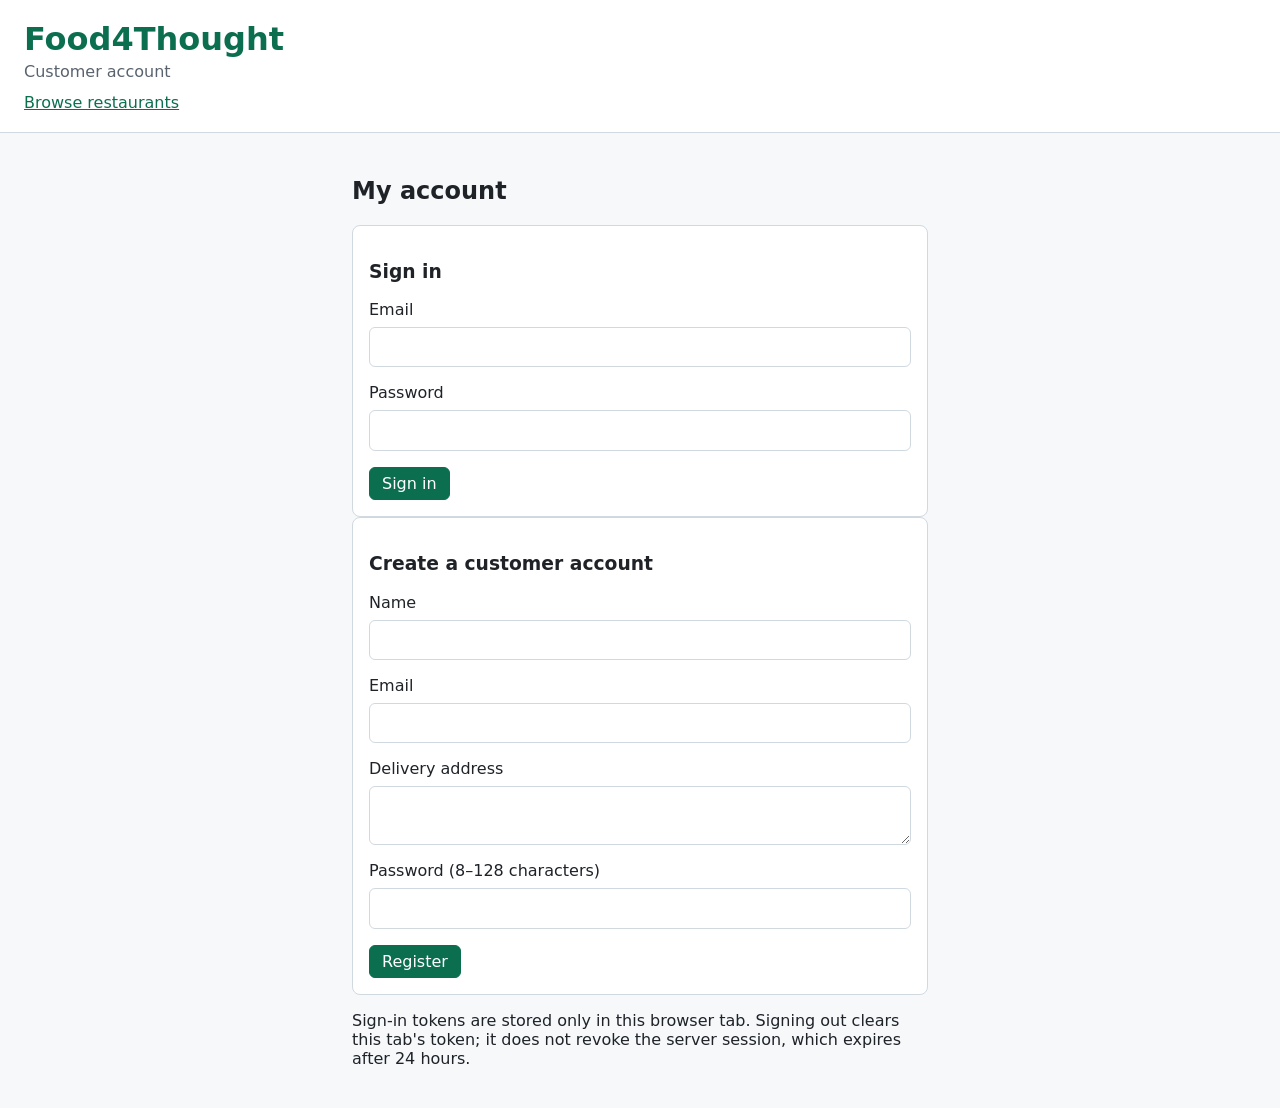
==== frontend/account.html @ f76a8a05 "feat(account): add accessible customer account page" ====
<!doctype html>
<html lang="en">
  <head>
    <meta charset="utf-8" />
    <meta name="viewport" content="width=device-width, initial-scale=1" />
    <title>Food4Thought – Customer account</title>
    <link rel="stylesheet" href="styles.css" />
  </head>
  <body>
    <header class="site-header">
      <h1>Food4Thought</h1>
      <p>Customer account</p>
      <nav aria-label="Main navigation"><a href="./">Browse restaurants</a></nav>
    </header>

    <main class="management-layout account-layout">
      <h2>My account</h2>
      <p id="session-status" class="status" role="status"></p>

      <div id="signed-out" class="account-sections">
        <section class="panel" aria-labelledby="signin-heading">
          <h3 id="signin-heading">Sign in</h3>
          <form id="signin-form">
            <fieldset class="create-fields">
              <legend class="visually-hidden">Sign-in details</legend>
              <label for="signin-email">Email</label>
              <input id="signin-email" name="email" type="email" autocomplete="username" required />
              <label for="signin-password">Password</label>
              <input id="signin-password" name="password" type="password" autocomplete="current-password" required />
              <button type="submit">Sign in</button>
            </fieldset>
          </form>
          <p id="signin-status" class="status" role="status"></p>
          <div id="signin-errors" class="status error" role="alert"></div>
        </section>

        <section class="panel" aria-labelledby="register-heading">
          <h3 id="register-heading">Create a customer account</h3>
          <form id="register-form">
            <fieldset class="create-fields">
              <legend class="visually-hidden">Registration details</legend>
              <label for="register-name">Name</label>
              <input id="register-name" name="name" type="text" autocomplete="name" required />
              <label for="register-email">Email</label>
              <input id="register-email" name="email" type="email" autocomplete="email" required />
              <label for="register-address">Delivery address</label>
              <textarea id="register-address" name="delivery_address" autocomplete="street-address" rows="2" required></textarea>
              <label for="register-password">Password (8–128 characters)</label>
              <input id="register-password" name="password" type="password" autocomplete="new-password" minlength="8" maxlength="128" required />
              <button type="submit">Register</button>
            </fieldset>
          </form>
          <p id="register-status" class="status" role="status"></p>
          <div id="register-errors" class="status error" role="alert"></div>
        </section>
      </div>

      <section id="signed-in" class="panel" aria-labelledby="profile-heading" hidden>
        <div class="account-heading">
          <h3 id="profile-heading">Profile</h3>
          <button id="signout-button" type="button">Sign out of this tab</button>
        </div>
        <p id="account-state" class="status" role="status"></p>
        <dl class="account-details">
          <dt>Email</dt><dd id="profile-email"></dd>
          <dt>Saved name</dt><dd id="saved-name"></dd>
          <dt>Saved delivery address</dt><dd id="saved-address"></dd>
        </dl>
        <button type="button" id="refresh-profile">Check saved profile</button>
        <p id="refresh-status" class="status" role="status"></p>
        <div id="refresh-errors" class="status error" role="alert"></div>

        <form id="profile-form">
          <fieldset class="create-fields">
            <legend>Update profile</legend>
            <label for="profile-name">Name</label>
            <input id="profile-name" name="name" required />
            <label for="profile-address">Delivery address</label>
            <textarea id="profile-address" name="delivery_address" rows="2" required></textarea>
            <button type="submit">Save changes</button>
          </fieldset>
        </form>
        <p id="profile-status" class="status" role="status"></p>
        <div id="profile-errors" class="status error" role="alert"></div>

        <form id="deactivate-form" class="deactivate-form">
          <fieldset class="create-fields">
            <legend>Deactivate account</legend>
            <p>Deactivation cannot be undone here. Your profile stays readable, but you cannot change your cart or check out.</p>
            <label class="checkbox-row" for="confirm-deactivate">
              <input id="confirm-deactivate" name="confirm" type="checkbox" required />
              I understand that this account will become inactive.
            </label>
            <button type="submit">Deactivate my account</button>
          </fieldset>
        </form>
        <p id="deactivate-status" class="status" role="status"></p>
        <div id="deactivate-errors" class="status error" role="alert"></div>
      </section>

      <p class="account-note">Sign-in tokens are stored only in this browser tab. Signing out clears this tab's token; it does not revoke the server session, which expires after 24 hours.</p>
    </main>
    <script type="module" src="account.js"></script>
  </body>
</html>
---- frontend/styles.css ----
/*
 * Style Food4Thought's customer and restaurant-management pages through a shared
 * visual layout. Responsive columns, long-text wrapping, keyboard focus indicators, and
 * validation states keep API-driven content and forms usable at different viewport
 * widths.
 */

:root {
  --text: #1f2328;
  --muted: #59636e;
  --border: #d1d9e0;
  --surface: #ffffff;
  --background: #f6f8fa;
  --accent: #0b6e4f;
  --accent-soft: #e3f4ec;
  --error: #b42318;
  font-family: system-ui, -apple-system, "Segoe UI", Roboto, sans-serif;
  color: var(--text);
  background: var(--background);
}

body {
  margin: 0;
}

.site-header {
  padding: 1.25rem 1.5rem;
  background: var(--surface);
  border-bottom: 1px solid var(--border);
}

.site-header h1 {
  margin: 0;
  color: var(--accent);
}

.site-header p {
  margin: 0.25rem 0 0;
  color: var(--muted);
}

.layout {
  display: grid;
  /* minmax(0, ...) lets columns shrink below long unbroken API text. */
  grid-template-columns: minmax(16rem, 1fr) minmax(0, 2fr);
  gap: 1rem;
  padding: 1rem 1.5rem;
  max-width: 72rem;
  margin: 0 auto;
}

@media (max-width: 48rem) {
  .layout {
    grid-template-columns: minmax(0, 1fr);
    padding: 1rem;
  }
}

.panel {
  min-width: 0;
  overflow-wrap: anywhere;
  background: var(--surface);
  border: 1px solid var(--border);
  border-radius: 0.5rem;
  padding: 1rem;
}

.panel h2 {
  margin-top: 0;
  font-size: 1.15rem;
}

.filter {
  display: flex;
  flex-wrap: wrap;
  align-items: center;
  gap: 0.5rem;
  margin-bottom: 0.75rem;
}

.filter input {
  flex: 1 1 8rem;
  min-width: 0;
  padding: 0.4rem 0.5rem;
  border: 1px solid var(--border);
  border-radius: 0.375rem;
  font: inherit;
}

button {
  font: inherit;
  cursor: pointer;
  padding: 0.4rem 0.75rem;
  border: 1px solid var(--border);
  border-radius: 0.375rem;
  background: var(--surface);
}

.filter button[type="submit"] {
  background: var(--accent);
  border-color: var(--accent);
  color: #ffffff;
}

.status {
  color: var(--muted);
}

.status:empty {
  display: none;
}

.status.error {
  color: var(--error);
}

.restaurant-list,
.menu-list {
  list-style: none;
  margin: 0;
  padding: 0;
}

.restaurant-list li + li {
  margin-top: 0.5rem;
}

button.restaurant {
  display: flex;
  justify-content: space-between;
  gap: 0.75rem;
  width: 100%;
  text-align: left;
}

button.restaurant[aria-current="true"] {
  border-color: var(--accent);
  background: var(--accent-soft);
}

.restaurant-name,
.menu-item-name {
  font-weight: 600;
  min-width: 0;
}

.restaurant .cuisine {
  min-width: 0;
  text-align: right;
}

.cuisine {
  color: var(--muted);
}

.menu-list li {
  padding: 0.5rem 0;
  border-top: 1px solid var(--border);
}

.menu-list p {
  margin: 0.25rem 0 0;
  color: var(--muted);
}

.menu-item-heading {
  display: flex;
  justify-content: space-between;
  gap: 1rem;
}

.price {
  flex-shrink: 0;
  font-variant-numeric: tabular-nums;
}

.site-header nav {
  margin-top: 0.75rem;
}

a {
  color: var(--accent);
}

.management-layout {
  max-width: 36rem;
  margin: 0 auto;
  padding: 1.5rem 1rem;
}

.create-fields {
  display: grid;
  gap: 0.5rem;
  min-width: 0;
  margin: 0;
  padding: 0;
  border: 0;
}

.create-fields input,
.create-fields textarea {
  box-sizing: border-box;
  width: 100%;
  min-width: 0;
  margin-bottom: 0.5rem;
  padding: 0.6rem;
  border: 1px solid var(--border);
  border-radius: 0.375rem;
  font: inherit;
}

.create-fields textarea {
  resize: vertical;
}

.create-fields button {
  justify-self: start;
  background: var(--accent);
  border-color: var(--accent);
  color: #ffffff;
}

.create-fields :disabled {
  opacity: 0.65;
  cursor: wait;
}

.create-fields [aria-invalid="true"] {
  border-color: var(--error);
}

:focus-visible {
  outline: 2px solid var(--accent);
  outline-offset: 3px;
}

.visually-hidden {
  position: absolute;
  width: 1px;
  height: 1px;
  padding: 0;
  overflow: hidden;
  clip-path: inset(50%);
  white-space: nowrap;
}
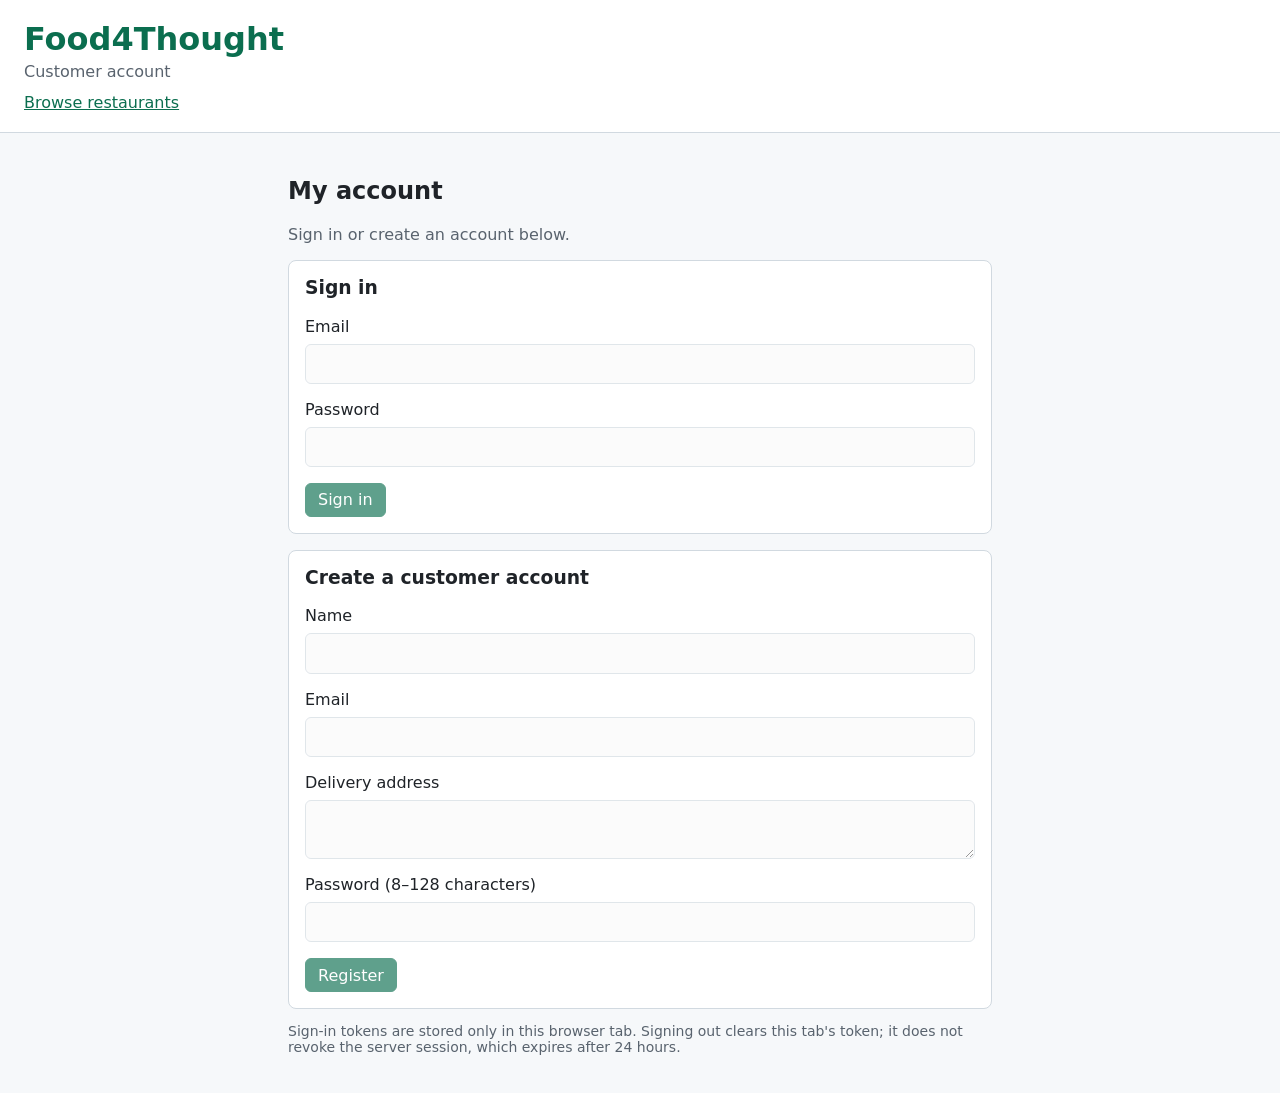
==== commit 9d7116e2: "fix(account): disable credential forms until handlers attach and prevent GET fallback" ====
--- a/frontend/account.html
+++ b/frontend/account.html
@@ -20,8 +20,8 @@
       <div id="signed-out" class="account-sections">
         <section class="panel" aria-labelledby="signin-heading">
           <h3 id="signin-heading">Sign in</h3>
-          <form id="signin-form">
-            <fieldset class="create-fields">
+          <form id="signin-form" method="post">
+            <fieldset class="create-fields" disabled>
               <legend class="visually-hidden">Sign-in details</legend>
               <label for="signin-email">Email</label>
               <input id="signin-email" name="email" type="email" autocomplete="username" required />
@@ -36,8 +36,8 @@
 
         <section class="panel" aria-labelledby="register-heading">
           <h3 id="register-heading">Create a customer account</h3>
-          <form id="register-form">
-            <fieldset class="create-fields">
+          <form id="register-form" method="post">
+            <fieldset class="create-fields" disabled>
               <legend class="visually-hidden">Registration details</legend>
               <label for="register-name">Name</label>
               <input id="register-name" name="name" type="text" autocomplete="name" required />
@@ -61,7 +61,7 @@
           <button id="signout-button" type="button">Sign out of this tab</button>
         </div>
         <p id="account-state" class="status" role="status"></p>
-        <dl class="account-details">
+        <dl id="profile-details" class="account-details" hidden>
           <dt>Email</dt><dd id="profile-email"></dd>
           <dt>Saved name</dt><dd id="saved-name"></dd>
           <dt>Saved delivery address</dt><dd id="saved-address"></dd>
@@ -70,7 +70,7 @@
         <p id="refresh-status" class="status" role="status"></p>
         <div id="refresh-errors" class="status error" role="alert"></div>
 
-        <form id="profile-form">
+        <form id="profile-form" method="post">
           <fieldset class="create-fields">
             <legend>Update profile</legend>
             <label for="profile-name">Name</label>
@@ -83,7 +83,7 @@
         <p id="profile-status" class="status" role="status"></p>
         <div id="profile-errors" class="status error" role="alert"></div>
 
-        <form id="deactivate-form" class="deactivate-form">
+        <form id="deactivate-form" class="deactivate-form" method="post">
           <fieldset class="create-fields">
             <legend>Deactivate account</legend>
             <p>Deactivation cannot be undone here. Your profile stays readable, but you cannot change your cart or check out.</p>
--- a/frontend/styles.css
+++ b/frontend/styles.css
@@ -243,3 +243,20 @@
   clip-path: inset(50%);
   white-space: nowrap;
 }
+
+/* Account page shares the existing form and panel styles. */
+.account-layout { max-width: 44rem; }
+.account-sections { display: grid; gap: 1rem; }
+.account-sections h3, #signed-in h3 { margin-top: 0; }
+.account-heading { display: flex; justify-content: space-between; align-items: center; gap: 0.75rem; flex-wrap: wrap; }
+.account-details { display: grid; grid-template-columns: max-content minmax(0, 1fr); gap: 0.4rem 0.8rem; overflow-wrap: anywhere; }
+.account-details dt { font-weight: 600; }
+.account-details dd { margin: 0; }
+#profile-form, .deactivate-form { margin-top: 1.5rem; padding-top: 1rem; border-top: 1px solid var(--border); }
+.account-note { color: var(--muted); font-size: 0.875rem; }
+.checkbox-row { display: flex; gap: 0.5rem; align-items: flex-start; }
+.checkbox-row input { width: auto; margin: 0.25rem 0 0; }
+#deactivate-form button { color: var(--error); border-color: var(--error); background: var(--surface); }
+.account-layout [hidden] { display: none !important; }
+.site-header nav { display: flex; flex-wrap: wrap; gap: 1rem; }
+@media (max-width: 28rem) { .account-details { grid-template-columns: minmax(0, 1fr); } }
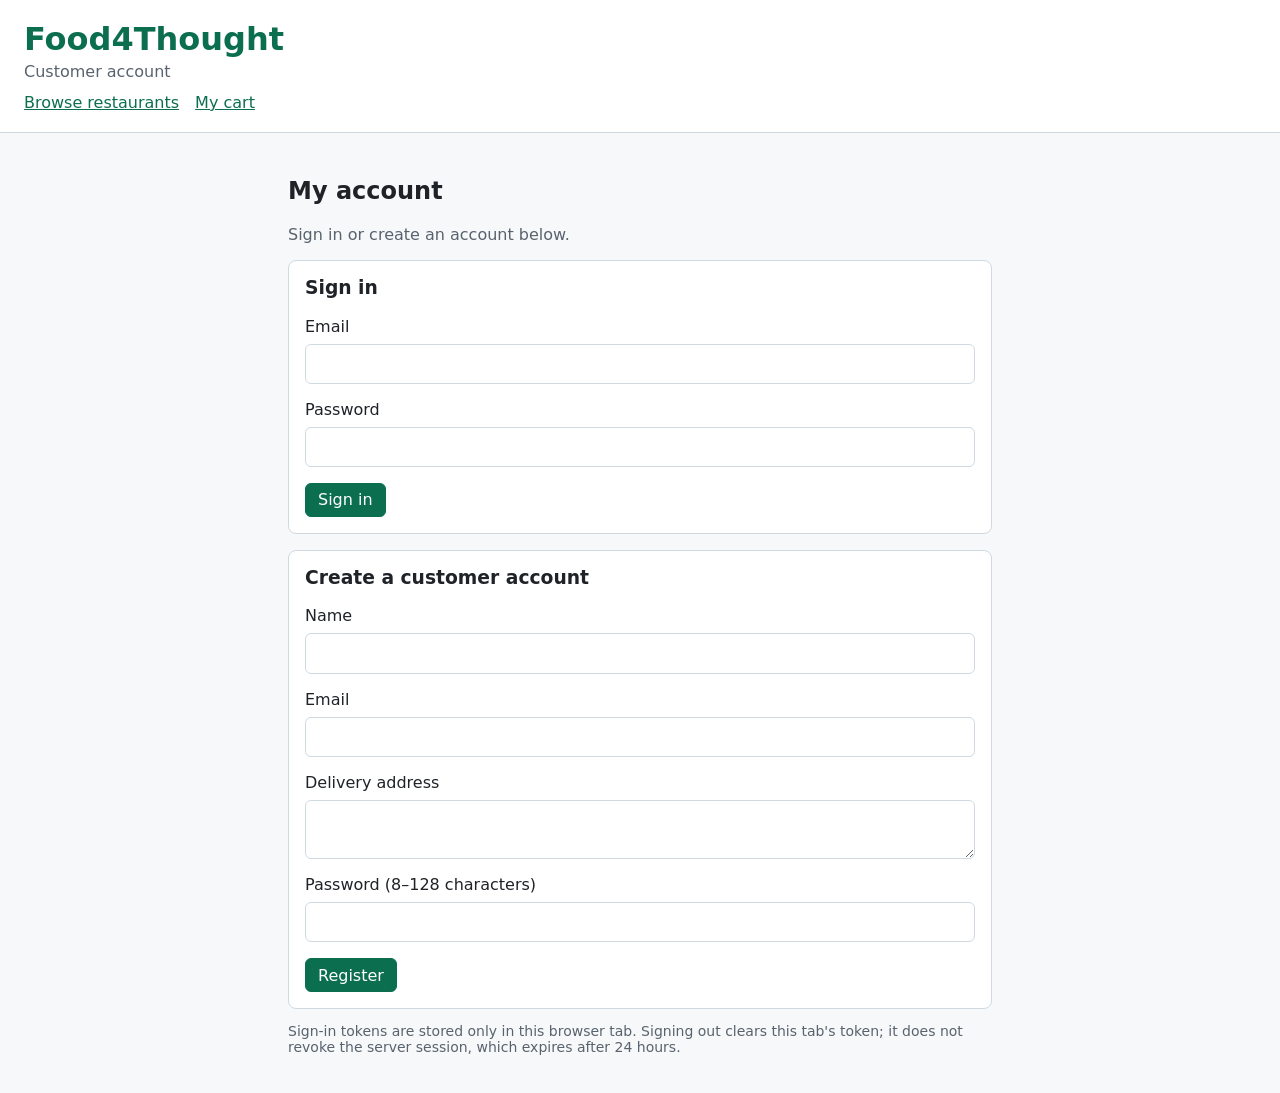
==== commit ba1c72ed: "feat(#100): connect frontend/account.html to customer cart" ====
--- a/frontend/account.html
+++ b/frontend/account.html
@@ -10,7 +10,7 @@
     <header class="site-header">
       <h1>Food4Thought</h1>
       <p>Customer account</p>
-      <nav aria-label="Main navigation"><a href="./">Browse restaurants</a></nav>
+      <nav aria-label="Main navigation"><a href="./">Browse restaurants</a> <a href="cart.html">My cart</a></nav>
     </header>
 
     <main class="management-layout account-layout">
--- a/frontend/styles.css
+++ b/frontend/styles.css
@@ -161,6 +161,16 @@
 .menu-list p {
   margin: 0.25rem 0 0;
   color: var(--muted);
+}
+
+.menu-item-controls {
+  display: flex;
+  align-items: center;
+  flex-wrap: wrap;
+  gap: 0.6rem;
+  margin-top: 0.5rem;
+  color: var(--muted);
+  font-size: 0.875rem;
 }
 
 .menu-item-heading {
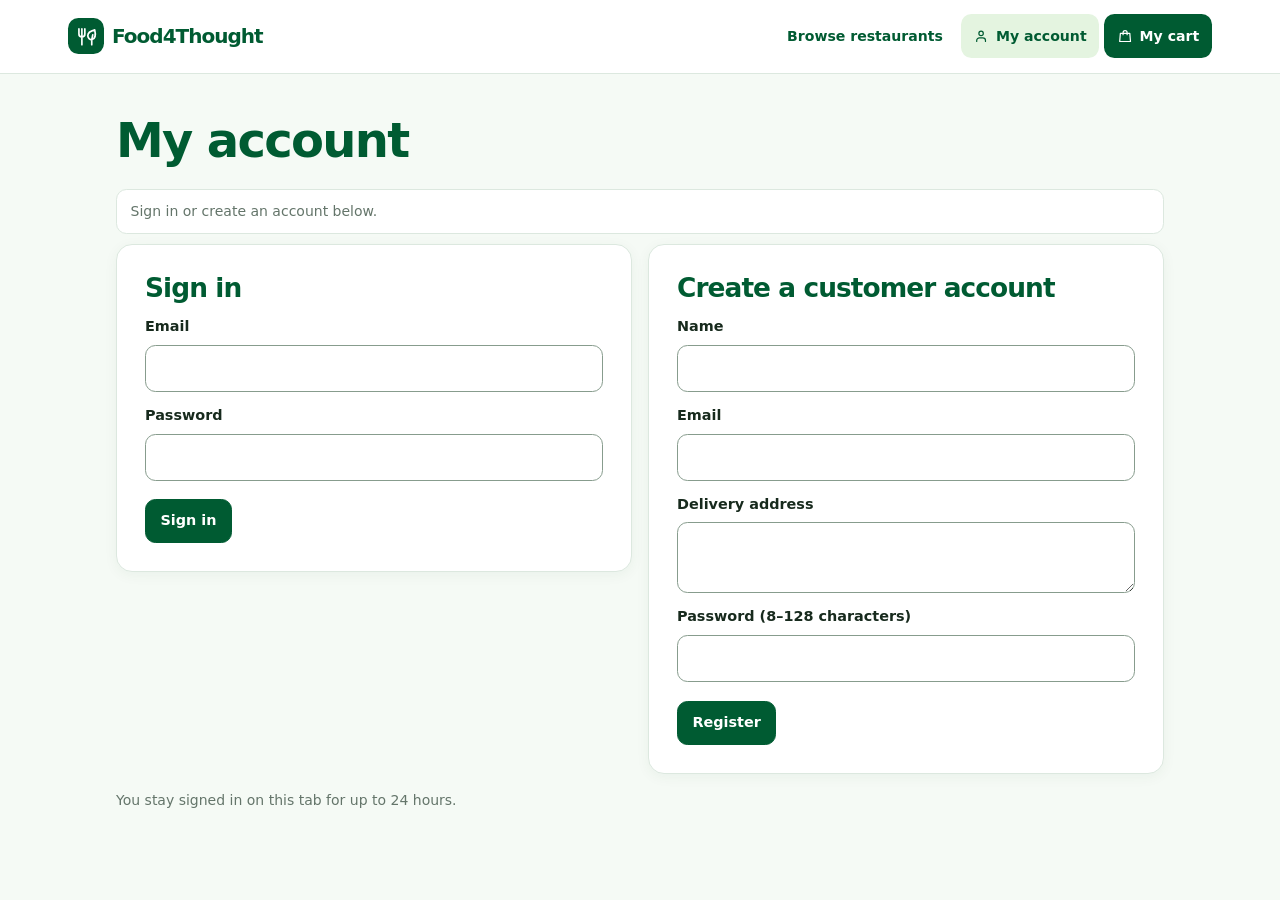
==== commit 5ddf22c6: "Redesign Food4Thought customer and staff screens (#140)" ====
--- a/frontend/account.html
+++ b/frontend/account.html
@@ -1,4 +1,5 @@
 <!doctype html>
+<!-- Present customer sign-in, registration, and profile forms using the shared design. Account operations are handled by the REST API. -->
 <html lang="en">
   <head>
     <meta charset="utf-8" />
@@ -7,19 +8,23 @@
     <link rel="stylesheet" href="styles.css" />
   </head>
   <body>
+    <a class="skip-link" href="#main-content">Skip to content</a>
     <header class="site-header">
-      <h1>Food4Thought</h1>
-      <p>Customer account</p>
-      <nav aria-label="Main navigation"><a href="./">Browse restaurants</a> <a href="cart.html">My cart</a></nav>
+      <a class="brand" href="./"><span class="brand-mark"><svg class="icon" aria-hidden="true"><use href="icons.svg#brand"></use></svg></span>Food4Thought</a>
+      <nav aria-label="Main navigation">
+        <a href="./">Browse restaurants</a>
+        <a href="account.html" aria-current="page"><svg class="icon" aria-hidden="true"><use href="icons.svg#user"></use></svg> My account</a>
+        <a href="cart.html"><svg class="icon" aria-hidden="true"><use href="icons.svg#bag"></use></svg> My cart</a>
+      </nav>
     </header>
 
-    <main class="management-layout account-layout">
-      <h2>My account</h2>
+    <main id="main-content" tabindex="-1" class="management-layout account-layout">
+      <h1>My account</h1>
       <p id="session-status" class="status" role="status"></p>
 
       <div id="signed-out" class="account-sections">
         <section class="panel" aria-labelledby="signin-heading">
-          <h3 id="signin-heading">Sign in</h3>
+          <h2 id="signin-heading">Sign in</h2>
           <form id="signin-form" method="post">
             <fieldset class="create-fields" disabled>
               <legend class="visually-hidden">Sign-in details</legend>
@@ -35,7 +40,7 @@
         </section>
 
         <section class="panel" aria-labelledby="register-heading">
-          <h3 id="register-heading">Create a customer account</h3>
+          <h2 id="register-heading">Create a customer account</h2>
           <form id="register-form" method="post">
             <fieldset class="create-fields" disabled>
               <legend class="visually-hidden">Registration details</legend>
@@ -57,7 +62,7 @@
 
       <section id="signed-in" class="panel" aria-labelledby="profile-heading" hidden>
         <div class="account-heading">
-          <h3 id="profile-heading">Profile</h3>
+          <h2 id="profile-heading">Profile</h2>
           <button id="signout-button" type="button">Sign out of this tab</button>
         </div>
         <p id="account-state" class="status" role="status"></p>
@@ -98,7 +103,7 @@
         <div id="deactivate-errors" class="status error" role="alert"></div>
       </section>
 
-      <p class="account-note">Sign-in tokens are stored only in this browser tab. Signing out clears this tab's token; it does not revoke the server session, which expires after 24 hours.</p>
+      <p class="account-note">You stay signed in on this tab for up to 24 hours.</p>
     </main>
     <script type="module" src="account.js"></script>
   </body>
--- a/frontend/styles.css
+++ b/frontend/styles.css
@@ -1,249 +1,48 @@
 /*
- * Style Food4Thought's customer and restaurant-management pages through a shared
- * visual layout. Responsive columns, long-text wrapping, keyboard focus indicators, and
- * validation states keep API-driven content and forms usable at different viewport
- * widths.
+ * Food4Thought's shared design tokens, interactive controls, and page layouts.
+ * Customer pages emphasize menus and checkout; staff pages prioritize forms and statuses.
  */
-
 :root {
-  --text: #1f2328;
-  --muted: #59636e;
-  --border: #d1d9e0;
-  --surface: #ffffff;
-  --background: #f6f8fa;
-  --accent: #0b6e4f;
-  --accent-soft: #e3f4ec;
-  --error: #b42318;
-  font-family: system-ui, -apple-system, "Segoe UI", Roboto, sans-serif;
+  --green-light: #A2D89A;
+  --green-soft: #73C475;
+  --green-fresh: #40AB5D;
+  --green-leaf: #248B46;
+  --forest: #005B32;
+  --surface: #FFFFFF;
+  --background: #F5FAF5;
+  --text: #172A1D;
+  --muted: #64756A;
+  --border: #dce8df;
+  --field-border: #879c8d;
+  --green-wash: #e4f4e0;
+  --error: #9e2928;
+  --error-background: #fff0ee;
+  --warning: #754609;
+  --warning-background: #fff2d6;
+  --radius: 1rem;
+  --control-radius: .65rem;
+  --shadow: 0 3px 14px #17452a0d;
+  --gutter: clamp(1rem, 4vw, 2.25rem);
+  --page-width: 76rem;
+  color-scheme: light;
   color: var(--text);
   background: var(--background);
-}
-
-body {
-  margin: 0;
-}
-
-.site-header {
-  padding: 1.25rem 1.5rem;
-  background: var(--surface);
-  border-bottom: 1px solid var(--border);
-}
-
-.site-header h1 {
-  margin: 0;
-  color: var(--accent);
-}
-
-.site-header p {
-  margin: 0.25rem 0 0;
-  color: var(--muted);
-}
-
-.layout {
-  display: grid;
-  /* minmax(0, ...) lets columns shrink below long unbroken API text. */
-  grid-template-columns: minmax(16rem, 1fr) minmax(0, 2fr);
-  gap: 1rem;
-  padding: 1rem 1.5rem;
-  max-width: 72rem;
-  margin: 0 auto;
-}
-
-@media (max-width: 48rem) {
-  .layout {
-    grid-template-columns: minmax(0, 1fr);
-    padding: 1rem;
-  }
-}
-
-.panel {
-  min-width: 0;
-  overflow-wrap: anywhere;
-  background: var(--surface);
-  border: 1px solid var(--border);
-  border-radius: 0.5rem;
-  padding: 1rem;
-}
-
-.panel h2 {
-  margin-top: 0;
-  font-size: 1.15rem;
-}
-
-.filter {
-  display: flex;
-  flex-wrap: wrap;
-  align-items: center;
-  gap: 0.5rem;
-  margin-bottom: 0.75rem;
-}
-
-.filter input {
-  flex: 1 1 8rem;
-  min-width: 0;
-  padding: 0.4rem 0.5rem;
-  border: 1px solid var(--border);
-  border-radius: 0.375rem;
-  font: inherit;
-}
-
-button {
-  font: inherit;
-  cursor: pointer;
-  padding: 0.4rem 0.75rem;
-  border: 1px solid var(--border);
-  border-radius: 0.375rem;
-  background: var(--surface);
-}
-
-.filter button[type="submit"] {
-  background: var(--accent);
-  border-color: var(--accent);
-  color: #ffffff;
-}
-
-.status {
-  color: var(--muted);
-}
-
-.status:empty {
-  display: none;
-}
-
-.status.error {
-  color: var(--error);
-}
-
-.restaurant-list,
-.menu-list {
-  list-style: none;
-  margin: 0;
-  padding: 0;
-}
-
-.restaurant-list li + li {
-  margin-top: 0.5rem;
-}
-
-button.restaurant {
-  display: flex;
-  justify-content: space-between;
-  gap: 0.75rem;
-  width: 100%;
-  text-align: left;
-}
-
-button.restaurant[aria-current="true"] {
-  border-color: var(--accent);
-  background: var(--accent-soft);
-}
-
-.restaurant-name,
-.menu-item-name {
-  font-weight: 600;
-  min-width: 0;
-}
-
-.restaurant .cuisine {
-  min-width: 0;
-  text-align: right;
-}
-
-.cuisine {
-  color: var(--muted);
-}
-
-.menu-list li {
-  padding: 0.5rem 0;
-  border-top: 1px solid var(--border);
-}
-
-.menu-list p {
-  margin: 0.25rem 0 0;
-  color: var(--muted);
-}
-
-.menu-item-controls {
-  display: flex;
-  align-items: center;
-  flex-wrap: wrap;
-  gap: 0.6rem;
-  margin-top: 0.5rem;
-  color: var(--muted);
-  font-size: 0.875rem;
-}
-
-.menu-item-heading {
-  display: flex;
-  justify-content: space-between;
-  gap: 1rem;
-}
-
-.price {
-  flex-shrink: 0;
-  font-variant-numeric: tabular-nums;
-}
-
-.site-header nav {
-  margin-top: 0.75rem;
-}
-
-a {
-  color: var(--accent);
-}
-
-.management-layout {
-  max-width: 36rem;
-  margin: 0 auto;
-  padding: 1.5rem 1rem;
-}
-
-.create-fields {
-  display: grid;
-  gap: 0.5rem;
-  min-width: 0;
-  margin: 0;
-  padding: 0;
-  border: 0;
-}
-
-.create-fields input,
-.create-fields textarea {
-  box-sizing: border-box;
-  width: 100%;
-  min-width: 0;
-  margin-bottom: 0.5rem;
-  padding: 0.6rem;
-  border: 1px solid var(--border);
-  border-radius: 0.375rem;
-  font: inherit;
-}
-
-.create-fields textarea {
-  resize: vertical;
-}
-
-.create-fields button {
-  justify-self: start;
-  background: var(--accent);
-  border-color: var(--accent);
-  color: #ffffff;
-}
-
-.create-fields :disabled {
-  opacity: 0.65;
-  cursor: wait;
-}
-
-.create-fields [aria-invalid="true"] {
-  border-color: var(--error);
-}
-
-:focus-visible {
-  outline: 2px solid var(--accent);
-  outline-offset: 3px;
-}
-
+  font: 1rem/1.5 system-ui, -apple-system, "Segoe UI", sans-serif;
+}
+
+*, *::before, *::after { box-sizing: border-box; }
+body { margin: 0; }
+[hidden] { display: none !important; }
+:focus-visible { outline: 3px solid var(--forest); outline-offset: 3px; }
+a { color: var(--forest); text-underline-offset: .2em; }
+a:hover { text-decoration-thickness: 2px; }
+h1, h2, h3, p { margin: 0 0 .85rem; overflow-wrap: anywhere; }
+h1, h2, h3 { color: var(--forest); line-height: 1.12; letter-spacing: -.035em; }
+h1 { font-size: clamp(2rem, 4vw, 3rem); }
+h2 { font-size: clamp(1.3rem, 2.4vw, 1.65rem); }
+h3 { font-size: 1.2rem; }
+main h1 { margin-bottom: 1.35rem; }
+.icon { width: 1.15em; height: 1.15em; flex: none; vertical-align: middle; }
 .visually-hidden {
   position: absolute;
   width: 1px;
@@ -253,20 +52,341 @@
   clip-path: inset(50%);
   white-space: nowrap;
 }
-
-/* Account page shares the existing form and panel styles. */
-.account-layout { max-width: 44rem; }
-.account-sections { display: grid; gap: 1rem; }
-.account-sections h3, #signed-in h3 { margin-top: 0; }
-.account-heading { display: flex; justify-content: space-between; align-items: center; gap: 0.75rem; flex-wrap: wrap; }
-.account-details { display: grid; grid-template-columns: max-content minmax(0, 1fr); gap: 0.4rem 0.8rem; overflow-wrap: anywhere; }
-.account-details dt { font-weight: 600; }
+.skip-link {
+  position: absolute;
+  z-index: 2;
+  inset: .75rem auto auto .75rem;
+  transform: translateY(-180%);
+  background: var(--surface);
+  padding: .65rem 1rem;
+  border-radius: var(--control-radius);
+}
+.skip-link:focus { transform: translateY(0); }
+
+.site-header {
+  display: flex;
+  justify-content: space-between;
+  align-items: center;
+  flex-wrap: wrap;
+  gap: .5rem 1.2rem;
+  padding: .9rem max(var(--gutter), calc((100% - var(--page-width)) / 2 + var(--gutter)));
+  background: var(--surface);
+  border-bottom: 1px solid var(--border);
+}
+.brand {
+  display: inline-flex;
+  align-items: center;
+  gap: .5rem;
+  min-height: 2.75rem;
+  font-size: 1.25rem;
+  font-weight: 800;
+  letter-spacing: -.05em;
+  text-decoration: none;
+  white-space: nowrap;
+}
+.brand-mark {
+  display: grid;
+  place-items: center;
+  width: 2.25rem;
+  height: 2.25rem;
+  border-radius: .65rem;
+  color: var(--surface);
+  background: var(--forest);
+}
+.brand-mark .icon { width: 1.48rem; height: 1.48rem; }
+.site-header nav { display: flex; flex-wrap: wrap; gap: .3rem; }
+.site-header nav a {
+  display: inline-flex;
+  align-items: center;
+  gap: .4rem;
+  min-height: 2.75rem;
+  padding: .4rem .8rem;
+  border-radius: var(--control-radius);
+  color: var(--forest);
+  font-size: .88rem;
+  font-weight: 700;
+  text-decoration: none;
+}
+.site-header nav a:hover, .site-header nav a[aria-current="page"] { background: var(--green-wash); }
+.site-header nav a[href="cart.html"] { background: var(--forest); color: var(--surface); }
+.site-header nav a[href="cart.html"]:hover { background: #034629; }
+.site-header nav a[href="cart.html"][aria-current="page"] { box-shadow: inset 0 -3px var(--green-soft); }
+.site-footer {
+  display: flex;
+  flex-wrap: wrap;
+  gap: 1.35rem;
+  max-width: var(--page-width);
+  margin: 0 auto;
+  padding: .85rem var(--gutter) 2rem;
+  font-size: .875rem;
+}
+
+.layout, .management-layout {
+  max-width: var(--page-width);
+  margin: 0 auto;
+  padding: clamp(1.5rem, 4vw, 2.5rem) var(--gutter);
+}
+.management-layout { max-width: 37rem; }
+.account-layout, .cart-layout, .editor-layout { max-width: 70rem; }
+.panel {
+  min-width: 0;
+  padding: clamp(1.05rem, 3vw, 1.75rem);
+  border: 1px solid var(--border);
+  border-radius: var(--radius);
+  background: var(--surface);
+  box-shadow: var(--shadow);
+  overflow-wrap: anywhere;
+}
+.panel > :last-child, .hero-copy > :last-child { margin-bottom: 0; }
+
+button, .button-link {
+  display: inline-flex;
+  align-items: center;
+  justify-content: center;
+  min-height: 2.75rem;
+  padding: .55rem .9rem;
+  border: 1px solid var(--field-border);
+  border-radius: var(--control-radius);
+  color: var(--forest);
+  background: var(--surface);
+  font: inherit;
+  font-size: .9rem;
+  font-weight: 700;
+  text-align: center;
+  text-decoration: none;
+  cursor: pointer;
+}
+button:hover:not(:disabled), .button-link:hover { background: var(--green-wash); border-color: var(--forest); }
+.primary-action, .create-fields button, .filter button[type="submit"] {
+  color: var(--surface);
+  background: var(--forest);
+  border-color: var(--forest);
+}
+.primary-action:hover:not(:disabled),
+.create-fields button:hover:not(:disabled),
+.filter button[type="submit"]:hover { background: #034629; }
+button:disabled, input:disabled, textarea:disabled {
+  color: #53675a;
+  background: #edf3ee;
+  border-color: var(--border);
+  cursor: not-allowed;
+}
+[aria-busy="true"] button:disabled { cursor: wait; }
+
+.status { color: var(--muted); line-height: 1.45; }
+.status:empty { margin: 0; }
+.status:not(:empty), .badge { font-size: .875rem; }
+.status:not(:empty) {
+  margin: .65rem 0;
+  padding: .7rem .85rem;
+  border: 1px solid var(--border);
+  border-radius: var(--control-radius);
+  background: var(--surface);
+  overflow-wrap: anywhere;
+}
+.status.loading:not(:empty), [aria-busy="true"] > .status:not(:empty) { border-inline-start: 4px solid var(--green-fresh); }
+.status.empty:not(:empty) { border-style: dashed; }
+.status.success:not(:empty), .badge-available { color: var(--forest); background: var(--green-wash); }
+.status.error:not(:empty) { color: var(--error); background: var(--error-background); border-color: #efc9c5; }
+.status.warning:not(:empty), .badge-unavailable { color: var(--warning); background: var(--warning-background); }
+.status p, .status ul { margin: 0; }
+.badge {
+  display: inline-flex;
+  align-items: center;
+  padding: .26rem .64rem;
+  border-radius: 999px;
+  font-weight: 700;
+  line-height: 1.35;
+}
+.badge-available::before, .badge-unavailable::before {
+  content: "";
+  width: .45rem;
+  height: .45rem;
+  margin-inline-end: .4rem;
+  border-radius: 50%;
+  background: currentColor;
+}
+
+.hero {
+  display: grid;
+  grid-template-columns: 1fr 1fr;
+  min-height: 21rem;
+  overflow: hidden;
+  border: 1px solid var(--green-light);
+  border-radius: 1.4rem;
+  background: #e3f3de;
+}
+.hero-copy {
+  display: flex;
+  flex-direction: column;
+  justify-content: center;
+  gap: .1rem;
+  padding: clamp(1.35rem, 5vw, 3.75rem);
+}
+.hero h1 { margin-bottom: .85rem; font-size: clamp(2.25rem, 5.4vw, 4.45rem); }
+.hero p { max-width: 25rem; color: #385742; font-size: clamp(.98rem, 1.7vw, 1.14rem); }
+.hero-photo { background: #d2eac9 url("assets/hero.jpg") center / cover no-repeat; }
+.discovery-grid { margin-top: 2rem; }
+.discovery-grid.has-selection {
+  display: grid;
+  grid-template-columns: minmax(16rem, 1fr) minmax(0, 2fr);
+  align-items: start;
+  gap: 1.3rem;
+  margin-top: 0;
+}
+.list-heading {
+  display: flex;
+  justify-content: space-between;
+  flex-wrap: wrap;
+  align-items: center;
+  gap: .75rem 1.25rem;
+  margin-bottom: 1rem;
+}
+.list-heading h2 { margin: 0; font-size: clamp(1.5rem, 3vw, 2rem); }
+.filter, .cart-toolbar, .cart-line-controls, .menu-item-controls, .management-menu-controls {
+  display: flex;
+  align-items: center;
+  flex-wrap: wrap;
+  gap: .55rem;
+}
+.filter { flex: 0 1 27rem; }
+.search-field { position: relative; flex: 1 1 10rem; min-width: 0; }
+.search-field .icon { position: absolute; left: .75rem; top: .8rem; color: var(--forest); pointer-events: none; }
+input, textarea {
+  width: 100%;
+  min-width: 0;
+  min-height: 2.75rem;
+  padding: .65rem .75rem;
+  border: 1px solid var(--field-border);
+  border-radius: var(--control-radius);
+  background: var(--surface);
+  color: var(--text);
+  font: inherit;
+}
+input::placeholder { color: var(--muted); opacity: 1; }
+input[aria-invalid="true"], textarea[aria-invalid="true"] { border-color: var(--error); }
+.search-field input { padding-inline-start: 2.35rem; }
+#clear-filter { border-color: transparent; background: transparent; }
+#clear-filter:hover { background: var(--green-wash); }
+
+.restaurant-list, .menu-list, .management-menu, .cart-items { list-style: none; margin: 0; padding: 0; }
+.restaurant-list {
+  display: grid;
+  grid-template-columns: repeat(auto-fit, minmax(min(100%, 17.5rem), 1fr));
+  gap: 1rem;
+}
+.restaurant-list li { display: flex; min-width: 0; }
+button.restaurant {
+  display: flex;
+  flex-direction: column;
+  align-items: stretch;
+  justify-content: flex-start;
+  gap: 0;
+  width: 100%;
+  padding: 0;
+  overflow: hidden;
+  border-color: var(--border);
+  border-radius: var(--radius);
+  box-shadow: var(--shadow);
+  text-align: left;
+  overflow-wrap: anywhere;
+}
+button.restaurant:not([aria-current]):hover:not(:disabled) { background: var(--surface); border-color: var(--green-leaf); }
+button.restaurant[aria-current="true"] { background: var(--green-wash); border-color: var(--green-leaf); }
+.restaurant-cover, .menu-photo {
+  display: block;
+  flex: none;
+  background: #dcebdc url("assets/produce.jpg") center / cover no-repeat;
+}
+.restaurant-cover { width: 100%; height: clamp(9rem, 17vw, 12rem); }
+[data-photo="japanese"], [data-photo="bowl"] { background-image: url("assets/bowl.jpg"); }
+[data-photo="italian"], [data-photo="pizza"] { background-image: url("assets/pizza.jpg"); }
+.restaurant-summary { display: grid; justify-items: start; gap: .32rem; min-width: 0; padding: .95rem 1.05rem; }
+.restaurant-name { font-size: 1.18rem; font-weight: 800; }
+.restaurant-description { font-weight: 400; color: var(--muted); }
+.cuisine { color: var(--forest); font-size: .8rem; font-weight: 750; letter-spacing: .02em; }
+.restaurant-next { margin-top: .15rem; color: var(--forest); font-size: .85rem; }
+.has-selection .restaurant-list { grid-template-columns: minmax(0, 1fr); gap: .6rem; }
+.has-selection .restaurant { flex-direction: row; }
+.has-selection .restaurant-cover { width: 4.15rem; height: auto; }
+.has-selection .restaurant-summary { padding: .55rem .65rem; gap: 0; }
+.has-selection .restaurant-description, .has-selection .restaurant-next { display: none; }
+.back-link { display: inline-block; margin-bottom: .85rem; font-size: .9rem; font-weight: 700; }
+#details-name { margin-bottom: .55rem; font-size: clamp(1.65rem, 4.4vw, 2.65rem); }
+#details-description, .menu-list p { color: var(--muted); }
+.menu-heading { margin-top: 1.3rem; }
+.menu-list li {
+  display: flex;
+  gap: .85rem;
+  min-width: 0;
+  padding: .85rem 0;
+  border-top: 1px solid var(--border);
+}
+.menu-list .unavailable { background: var(--background); }
+.menu-list .unavailable .menu-photo { filter: saturate(.5); }
+.menu-photo { width: clamp(3.7rem, 14vw, 7.2rem); border-radius: var(--control-radius); }
+.menu-item-body { flex: 1 1 0%; min-width: 0; }
+.menu-item-heading { display: flex; justify-content: space-between; gap: .65rem; }
+.menu-item-name, .price { font-weight: 800; }
+.price { flex-shrink: 0; font-variant-numeric: tabular-nums; }
+.menu-list p { margin: .28rem 0 .6rem; font-size: .9rem; }
+.menu-item-controls { justify-content: space-between; }
+
+.create-fields { display: grid; gap: .45rem; min-width: 0; margin: 0; padding: 0; border: 0; }
+.create-fields label, .create-fields legend { font-size: .9rem; font-weight: 700; }
+.create-fields textarea { resize: vertical; }
+.create-fields input, .create-fields textarea { margin-bottom: .37rem; }
+.create-fields button { justify-self: start; margin-top: .35rem; }
+.create-fields button:disabled { color: #53675a; background: #edf3ee; border-color: var(--border); }
+.editor-grid, .account-sections, .cart-content { display: grid; align-items: start; gap: 1rem; grid-template-columns: repeat(2, minmax(0, 1fr)); }
+.editor-grid, .cart-content { grid-template-columns: minmax(0, 1.25fr) minmax(0, 1fr); }
+.editor-heading, .account-heading { display: flex; flex-wrap: wrap; align-items: center; justify-content: space-between; gap: .5rem 1rem; margin-bottom: 1rem; }
+.editor-heading h1, .account-heading h2 { margin: 0; }
+.management-menu li { padding: .8rem 0; border-top: 1px solid var(--border); }
+.management-menu-controls { justify-content: space-between; margin-top: .35rem; }
+#retry-load { margin-bottom: .8rem; }
+.account-details { display: grid; grid-template-columns: max-content minmax(0, 1fr); gap: .45rem .85rem; }
+.account-details dt { font-weight: 700; }
 .account-details dd { margin: 0; }
+#signed-in { max-width: 43rem; }
 #profile-form, .deactivate-form { margin-top: 1.5rem; padding-top: 1rem; border-top: 1px solid var(--border); }
-.account-note { color: var(--muted); font-size: 0.875rem; }
-.checkbox-row { display: flex; gap: 0.5rem; align-items: flex-start; }
-.checkbox-row input { width: auto; margin: 0.25rem 0 0; }
-#deactivate-form button { color: var(--error); border-color: var(--error); background: var(--surface); }
-.account-layout [hidden] { display: none !important; }
-.site-header nav { display: flex; flex-wrap: wrap; gap: 1rem; }
-@media (max-width: 28rem) { .account-details { grid-template-columns: minmax(0, 1fr); } }
+.create-fields legend:not(.visually-hidden) { margin-bottom: .6rem; }
+#signed-in .account-details, #refresh-profile { margin-bottom: .85rem; }
+.account-note, .cart-line-details p { color: var(--muted); font-size: .875rem; }
+.account-layout > .account-note { margin-top: 1rem; }
+.checkbox-row { display: flex; gap: .5rem; align-items: flex-start; }
+.checkbox-row input { width: 1.2rem; min-height: 1.2rem; margin: .12rem 0 0; accent-color: var(--forest); }
+#deactivate-form button:not(:disabled) { color: var(--error); border-color: var(--error); background: var(--surface); }
+
+.cart-toolbar { margin: .9rem 0; }
+.cart-items > li { border-top: 1px solid var(--border); padding: .8rem 0; }
+.cart-items p { margin: .25rem 0; }
+.cart-line-controls { margin-top: .5rem; }
+.cart-line-controls input { width: 5rem; }
+.cart-summary { display: flex; justify-content: space-between; gap: .75rem; }
+.order-summary .cart-total { padding-top: .65rem; border-top: 1px solid var(--border); font-size: 1.25rem; font-weight: 800; }
+.order-summary .cart-toolbar { justify-content: space-between; }
+#order-confirmation, #checkout-help { margin-top: 1rem; }
+
+@media (max-width: 48rem) {
+  .discovery-grid.has-selection, .editor-grid, .account-sections, .cart-content { grid-template-columns: minmax(0, 1fr); }
+  .has-selection .restaurant-list { grid-template-columns: repeat(auto-fit, minmax(min(100%, 13.5rem), 1fr)); }
+  .has-selection .restaurant-cover { display: none; }
+  .hero { min-height: 16rem; }
+}
+@media (max-width: 36rem) {
+  .site-header { padding-block: .5rem; }
+  .site-header nav { width: 100%; justify-content: space-between; }
+  .site-header nav a { padding: .4rem .5rem; font-size: .81rem; }
+  .site-header nav .icon { display: none; }
+  .layout, .management-layout { padding-top: 1.35rem; }
+  .hero { grid-template-columns: 1fr; }
+  .hero-copy { padding: 1.35rem; }
+  .hero-break { display: none; }
+  .hero-photo { height: 9.5rem; background-position: center 52%; }
+  .discovery-grid { margin-top: 1.4rem; }
+  .list-heading { gap: .65rem; }
+  .filter { flex-basis: 100%; }
+  .restaurant-cover { height: 9.5rem; }
+  .account-details { grid-template-columns: 1fr; }
+}
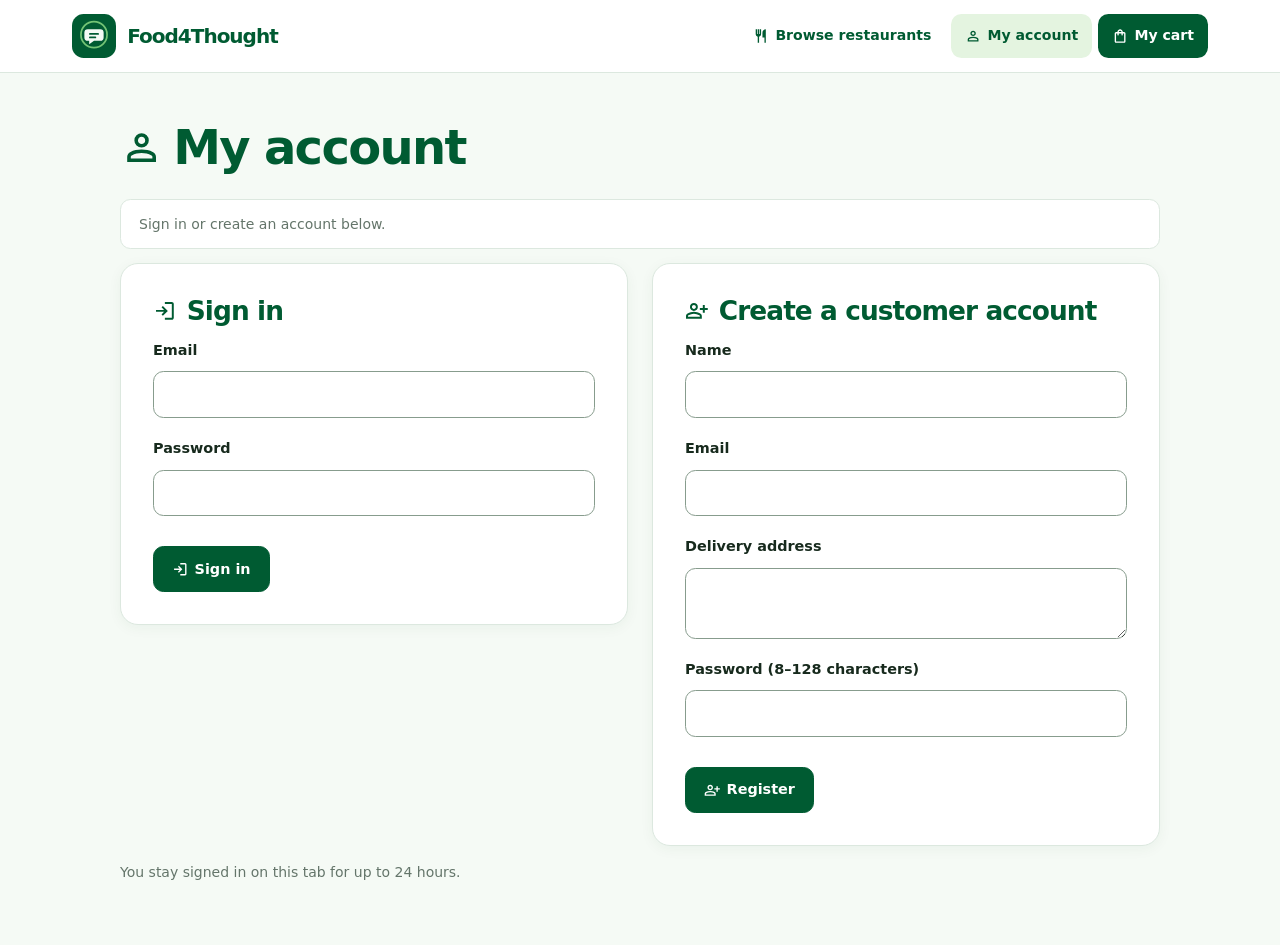
==== commit f8f395d3: "Refine Food4Thought branding, icons, and spacing (#140)" ====
--- a/frontend/account.html
+++ b/frontend/account.html
@@ -5,26 +5,27 @@
     <meta charset="utf-8" />
     <meta name="viewport" content="width=device-width, initial-scale=1" />
     <title>Food4Thought – Customer account</title>
+    <link rel="icon" type="image/svg+xml" href="assets/food4thought.svg" />
     <link rel="stylesheet" href="styles.css" />
   </head>
   <body>
     <a class="skip-link" href="#main-content">Skip to content</a>
     <header class="site-header">
-      <a class="brand" href="./"><span class="brand-mark"><svg class="icon" aria-hidden="true"><use href="icons.svg#brand"></use></svg></span>Food4Thought</a>
+      <a class="brand" href="./"><img class="brand-mark" src="assets/food4thought.svg" alt="" width="44" height="44" />Food4Thought</a>
       <nav aria-label="Main navigation">
-        <a href="./">Browse restaurants</a>
-        <a href="account.html" aria-current="page"><svg class="icon" aria-hidden="true"><use href="icons.svg#user"></use></svg> My account</a>
-        <a href="cart.html"><svg class="icon" aria-hidden="true"><use href="icons.svg#bag"></use></svg> My cart</a>
+        <a href="./" class="with-icon"><svg class="icon" aria-hidden="true"><use href="icons.svg#restaurant"></use></svg> Browse restaurants</a>
+        <a href="account.html" aria-current="page" class="with-icon"><svg class="icon" aria-hidden="true"><use href="icons.svg#person"></use></svg> My account</a>
+        <a href="cart.html" class="with-icon"><svg class="icon" aria-hidden="true"><use href="icons.svg#shopping_bag"></use></svg> My cart</a>
       </nav>
     </header>
 
     <main id="main-content" tabindex="-1" class="management-layout account-layout">
-      <h1>My account</h1>
+      <h1 class="with-icon"><svg class="icon" aria-hidden="true"><use href="icons.svg#person"></use></svg> My account</h1>
       <p id="session-status" class="status" role="status"></p>
 
       <div id="signed-out" class="account-sections">
         <section class="panel" aria-labelledby="signin-heading">
-          <h2 id="signin-heading">Sign in</h2>
+          <h2 id="signin-heading" class="with-icon"><svg class="icon" aria-hidden="true"><use href="icons.svg#login"></use></svg> Sign in</h2>
           <form id="signin-form" method="post">
             <fieldset class="create-fields" disabled>
               <legend class="visually-hidden">Sign-in details</legend>
@@ -32,7 +33,7 @@
               <input id="signin-email" name="email" type="email" autocomplete="username" required />
               <label for="signin-password">Password</label>
               <input id="signin-password" name="password" type="password" autocomplete="current-password" required />
-              <button type="submit">Sign in</button>
+              <button type="submit"><svg class="icon" aria-hidden="true"><use href="icons.svg#login"></use></svg> Sign in</button>
             </fieldset>
           </form>
           <p id="signin-status" class="status" role="status"></p>
@@ -40,7 +41,7 @@
         </section>
 
         <section class="panel" aria-labelledby="register-heading">
-          <h2 id="register-heading">Create a customer account</h2>
+          <h2 id="register-heading" class="with-icon"><svg class="icon" aria-hidden="true"><use href="icons.svg#person_add"></use></svg> Create a customer account</h2>
           <form id="register-form" method="post">
             <fieldset class="create-fields" disabled>
               <legend class="visually-hidden">Registration details</legend>
@@ -52,7 +53,7 @@
               <textarea id="register-address" name="delivery_address" autocomplete="street-address" rows="2" required></textarea>
               <label for="register-password">Password (8–128 characters)</label>
               <input id="register-password" name="password" type="password" autocomplete="new-password" minlength="8" maxlength="128" required />
-              <button type="submit">Register</button>
+              <button type="submit"><svg class="icon" aria-hidden="true"><use href="icons.svg#person_add"></use></svg> Register</button>
             </fieldset>
           </form>
           <p id="register-status" class="status" role="status"></p>
@@ -62,8 +63,8 @@
 
       <section id="signed-in" class="panel" aria-labelledby="profile-heading" hidden>
         <div class="account-heading">
-          <h2 id="profile-heading">Profile</h2>
-          <button id="signout-button" type="button">Sign out of this tab</button>
+          <h2 id="profile-heading" class="with-icon"><svg class="icon" aria-hidden="true"><use href="icons.svg#person"></use></svg> Profile</h2>
+          <button id="signout-button" type="button"><svg class="icon" aria-hidden="true"><use href="icons.svg#logout"></use></svg> Sign out of this tab</button>
         </div>
         <p id="account-state" class="status" role="status"></p>
         <dl id="profile-details" class="account-details" hidden>
@@ -71,7 +72,7 @@
           <dt>Saved name</dt><dd id="saved-name"></dd>
           <dt>Saved delivery address</dt><dd id="saved-address"></dd>
         </dl>
-        <button type="button" id="refresh-profile">Check saved profile</button>
+        <button type="button" id="refresh-profile"><svg class="icon" aria-hidden="true"><use href="icons.svg#refresh"></use></svg> Check saved profile</button>
         <p id="refresh-status" class="status" role="status"></p>
         <div id="refresh-errors" class="status error" role="alert"></div>
 
@@ -82,7 +83,7 @@
             <input id="profile-name" name="name" required />
             <label for="profile-address">Delivery address</label>
             <textarea id="profile-address" name="delivery_address" rows="2" required></textarea>
-            <button type="submit">Save changes</button>
+            <button type="submit"><svg class="icon" aria-hidden="true"><use href="icons.svg#save"></use></svg> Save changes</button>
           </fieldset>
         </form>
         <p id="profile-status" class="status" role="status"></p>
@@ -96,7 +97,7 @@
               <input id="confirm-deactivate" name="confirm" type="checkbox" required />
               I understand that this account will become inactive.
             </label>
-            <button type="submit">Deactivate my account</button>
+            <button type="submit"><svg class="icon" aria-hidden="true"><use href="icons.svg#person_off"></use></svg> Deactivate my account</button>
           </fieldset>
         </form>
         <p id="deactivate-status" class="status" role="status"></p>
--- a/frontend/styles.css
+++ b/frontend/styles.css
@@ -19,10 +19,16 @@
   --error-background: #fff0ee;
   --warning: #754609;
   --warning-background: #fff2d6;
-  --radius: 1rem;
+  --space-1: .375rem;
+  --space-2: .625rem;
+  --space-3: .875rem;
+  --space-4: 1.125rem;
+  --space-5: 1.5rem;
+  --space-6: 2rem;
+  --radius: 1.125rem;
   --control-radius: .65rem;
   --shadow: 0 3px 14px #17452a0d;
-  --gutter: clamp(1rem, 4vw, 2.25rem);
+  --gutter: clamp(1rem, 4vw, 2.5rem);
   --page-width: 76rem;
   color-scheme: light;
   color: var(--text);
@@ -36,13 +42,22 @@
 :focus-visible { outline: 3px solid var(--forest); outline-offset: 3px; }
 a { color: var(--forest); text-underline-offset: .2em; }
 a:hover { text-decoration-thickness: 2px; }
-h1, h2, h3, p { margin: 0 0 .85rem; overflow-wrap: anywhere; }
+h1, h2, h3, p { margin: 0 0 var(--space-3); overflow-wrap: anywhere; }
 h1, h2, h3 { color: var(--forest); line-height: 1.12; letter-spacing: -.035em; }
 h1 { font-size: clamp(2rem, 4vw, 3rem); }
 h2 { font-size: clamp(1.3rem, 2.4vw, 1.65rem); }
 h3 { font-size: 1.2rem; }
-main h1 { margin-bottom: 1.35rem; }
-.icon { width: 1.15em; height: 1.15em; flex: none; vertical-align: middle; }
+main h1 { margin-bottom: var(--space-5); }
+.icon {
+  width: 1.15em;
+  height: 1.15em;
+  flex: none;
+  fill: currentColor;
+  vertical-align: -.18em;
+}
+.with-icon { display: inline-flex; align-items: center; gap: var(--space-2); }
+:is(h1, h2, h3).with-icon { display: flex; }
+:is(h1, h2, h3).with-icon > .icon { width: .9em; height: .9em; }
 .visually-hidden {
   position: absolute;
   width: 1px;
@@ -68,15 +83,15 @@
   justify-content: space-between;
   align-items: center;
   flex-wrap: wrap;
-  gap: .5rem 1.2rem;
-  padding: .9rem max(var(--gutter), calc((100% - var(--page-width)) / 2 + var(--gutter)));
+  gap: var(--space-2) var(--space-5);
+  padding: var(--space-3) max(var(--gutter), calc((100% - var(--page-width)) / 2 + var(--gutter)));
   background: var(--surface);
   border-bottom: 1px solid var(--border);
 }
 .brand {
   display: inline-flex;
   align-items: center;
-  gap: .5rem;
+  gap: .7rem;
   min-height: 2.75rem;
   font-size: 1.25rem;
   font-weight: 800;
@@ -84,23 +99,15 @@
   text-decoration: none;
   white-space: nowrap;
 }
-.brand-mark {
-  display: grid;
-  place-items: center;
-  width: 2.25rem;
-  height: 2.25rem;
-  border-radius: .65rem;
-  color: var(--surface);
-  background: var(--forest);
-}
-.brand-mark .icon { width: 1.48rem; height: 1.48rem; }
-.site-header nav { display: flex; flex-wrap: wrap; gap: .3rem; }
+
+.brand-mark { width: 2.75rem; height: 2.75rem; flex: none; }
+.site-header nav { display: flex; flex-wrap: wrap; gap: var(--space-1); }
 .site-header nav a {
   display: inline-flex;
   align-items: center;
-  gap: .4rem;
+  gap: var(--space-1);
   min-height: 2.75rem;
-  padding: .4rem .8rem;
+  padding: .5rem var(--space-3);
   border-radius: var(--control-radius);
   color: var(--forest);
   font-size: .88rem;
@@ -114,23 +121,23 @@
 .site-footer {
   display: flex;
   flex-wrap: wrap;
-  gap: 1.35rem;
+  gap: var(--space-5);
   max-width: var(--page-width);
   margin: 0 auto;
-  padding: .85rem var(--gutter) 2rem;
+  padding: 0 var(--gutter) var(--space-6);
   font-size: .875rem;
 }
 
 .layout, .management-layout {
   max-width: var(--page-width);
   margin: 0 auto;
-  padding: clamp(1.5rem, 4vw, 2.5rem) var(--gutter);
+  padding: clamp(1.5rem, 4vw, 3rem) var(--gutter);
 }
 .management-layout { max-width: 37rem; }
 .account-layout, .cart-layout, .editor-layout { max-width: 70rem; }
 .panel {
   min-width: 0;
-  padding: clamp(1.05rem, 3vw, 1.75rem);
+  padding: clamp(1.25rem, 3.2vw, 2rem);
   border: 1px solid var(--border);
   border-radius: var(--radius);
   background: var(--surface);
@@ -143,8 +150,9 @@
   display: inline-flex;
   align-items: center;
   justify-content: center;
-  min-height: 2.75rem;
-  padding: .55rem .9rem;
+  gap: var(--space-1);
+  min-height: 2.875rem;
+  padding: .625rem var(--space-4);
   border: 1px solid var(--field-border);
   border-radius: var(--control-radius);
   color: var(--forest);
@@ -177,8 +185,8 @@
 .status:empty { margin: 0; }
 .status:not(:empty), .badge { font-size: .875rem; }
 .status:not(:empty) {
-  margin: .65rem 0;
-  padding: .7rem .85rem;
+  margin: var(--space-3) 0;
+  padding: var(--space-3) var(--space-4);
   border: 1px solid var(--border);
   border-radius: var(--control-radius);
   background: var(--surface);
@@ -190,27 +198,20 @@
 .status.error:not(:empty) { color: var(--error); background: var(--error-background); border-color: #efc9c5; }
 .status.warning:not(:empty), .badge-unavailable { color: var(--warning); background: var(--warning-background); }
 .status p, .status ul { margin: 0; }
+.status > .icon { margin-inline-end: var(--space-1); }
 .badge {
   display: inline-flex;
   align-items: center;
-  padding: .26rem .64rem;
+  gap: var(--space-1);
+  padding: .35rem .7rem;
   border-radius: 999px;
   font-weight: 700;
   line-height: 1.35;
 }
-.badge-available::before, .badge-unavailable::before {
-  content: "";
-  width: .45rem;
-  height: .45rem;
-  margin-inline-end: .4rem;
-  border-radius: 50%;
-  background: currentColor;
-}
-
 .hero {
   display: grid;
   grid-template-columns: 1fr 1fr;
-  min-height: 21rem;
+  min-height: clamp(19rem, 27vw, 23rem);
   overflow: hidden;
   border: 1px solid var(--green-light);
   border-radius: 1.4rem;
@@ -220,18 +221,17 @@
   display: flex;
   flex-direction: column;
   justify-content: center;
-  gap: .1rem;
-  padding: clamp(1.35rem, 5vw, 3.75rem);
-}
-.hero h1 { margin-bottom: .85rem; font-size: clamp(2.25rem, 5.4vw, 4.45rem); }
+  padding: clamp(1.75rem, 5vw, 4rem);
+}
+.hero h1 { margin-bottom: var(--space-4); font-size: clamp(2.25rem, 5.4vw, 4.45rem); }
 .hero p { max-width: 25rem; color: #385742; font-size: clamp(.98rem, 1.7vw, 1.14rem); }
-.hero-photo { background: #d2eac9 url("assets/hero.jpg") center / cover no-repeat; }
-.discovery-grid { margin-top: 2rem; }
+.hero-art { background: #DCEFD4 url("assets/hero.svg") center / cover no-repeat; }
+.discovery-grid { margin-top: clamp(1.75rem, 4vw, 3rem); }
 .discovery-grid.has-selection {
   display: grid;
   grid-template-columns: minmax(16rem, 1fr) minmax(0, 2fr);
   align-items: start;
-  gap: 1.3rem;
+  gap: var(--space-5);
   margin-top: 0;
 }
 .list-heading {
@@ -239,24 +239,24 @@
   justify-content: space-between;
   flex-wrap: wrap;
   align-items: center;
-  gap: .75rem 1.25rem;
-  margin-bottom: 1rem;
+  gap: var(--space-3) var(--space-5);
+  margin-bottom: var(--space-4);
 }
 .list-heading h2 { margin: 0; font-size: clamp(1.5rem, 3vw, 2rem); }
 .filter, .cart-toolbar, .cart-line-controls, .menu-item-controls, .management-menu-controls {
   display: flex;
   align-items: center;
   flex-wrap: wrap;
-  gap: .55rem;
+  gap: var(--space-2);
 }
 .filter { flex: 0 1 27rem; }
 .search-field { position: relative; flex: 1 1 10rem; min-width: 0; }
-.search-field .icon { position: absolute; left: .75rem; top: .8rem; color: var(--forest); pointer-events: none; }
+.search-field .icon { position: absolute; inset-inline-start: var(--space-3); top: 50%; transform: translateY(-50%); color: var(--forest); pointer-events: none; }
 input, textarea {
   width: 100%;
   min-width: 0;
-  min-height: 2.75rem;
-  padding: .65rem .75rem;
+  min-height: 2.875rem;
+  padding: .65rem var(--space-3);
   border: 1px solid var(--field-border);
   border-radius: var(--control-radius);
   background: var(--surface);
@@ -273,7 +273,7 @@
 .restaurant-list {
   display: grid;
   grid-template-columns: repeat(auto-fit, minmax(min(100%, 17.5rem), 1fr));
-  gap: 1rem;
+  gap: var(--space-5);
 }
 .restaurant-list li { display: flex; min-width: 0; }
 button.restaurant {
@@ -293,63 +293,84 @@
 }
 button.restaurant:not([aria-current]):hover:not(:disabled) { background: var(--surface); border-color: var(--green-leaf); }
 button.restaurant[aria-current="true"] { background: var(--green-wash); border-color: var(--green-leaf); }
-.restaurant-cover, .menu-photo {
-  display: block;
+.restaurant-cover {
+  position: relative;
+  display: grid;
+  place-items: center;
   flex: none;
-  background: #dcebdc url("assets/produce.jpg") center / cover no-repeat;
-}
-.restaurant-cover { width: 100%; height: clamp(9rem, 17vw, 12rem); }
-[data-photo="japanese"], [data-photo="bowl"] { background-image: url("assets/bowl.jpg"); }
-[data-photo="italian"], [data-photo="pizza"] { background-image: url("assets/pizza.jpg"); }
-.restaurant-summary { display: grid; justify-items: start; gap: .32rem; min-width: 0; padding: .95rem 1.05rem; }
+  width: 100%;
+  aspect-ratio: 520 / 220;
+  overflow: hidden;
+  background: var(--green-wash);
+  color: var(--green-leaf);
+}
+.restaurant-cover > .icon { width: 3rem; height: 3rem; }
+.restaurant-illustration { position: absolute; inset: 0; width: 100%; height: 100%; }
+.restaurant-summary {
+  display: grid;
+  justify-items: start;
+  gap: var(--space-1);
+  min-width: 0;
+  padding: var(--space-5);
+}
 .restaurant-name { font-size: 1.18rem; font-weight: 800; }
 .restaurant-description { font-weight: 400; color: var(--muted); }
 .cuisine { color: var(--forest); font-size: .8rem; font-weight: 750; letter-spacing: .02em; }
-.restaurant-next { margin-top: .15rem; color: var(--forest); font-size: .85rem; }
-.has-selection .restaurant-list { grid-template-columns: minmax(0, 1fr); gap: .6rem; }
+.restaurant-next { display: inline-flex; align-items: center; gap: var(--space-1); margin-top: var(--space-2); color: var(--forest); font-size: .85rem; }
+.has-selection .restaurant-list { grid-template-columns: minmax(0, 1fr); gap: var(--space-3); }
 .has-selection .restaurant { flex-direction: row; }
-.has-selection .restaurant-cover { width: 4.15rem; height: auto; }
-.has-selection .restaurant-summary { padding: .55rem .65rem; gap: 0; }
+.has-selection .restaurant-cover { width: clamp(4rem, 6vw, 6rem); aspect-ratio: auto; }
+.has-selection .restaurant-summary { padding: var(--space-3) var(--space-4); gap: .2rem; }
 .has-selection .restaurant-description, .has-selection .restaurant-next { display: none; }
-.back-link { display: inline-block; margin-bottom: .85rem; font-size: .9rem; font-weight: 700; }
-#details-name { margin-bottom: .55rem; font-size: clamp(1.65rem, 4.4vw, 2.65rem); }
+.back-link { margin-bottom: var(--space-5); font-size: .9rem; font-weight: 700; }
+#details-name { margin-bottom: var(--space-3); font-size: clamp(1.65rem, 4.4vw, 2.65rem); }
 #details-description, .menu-list p { color: var(--muted); }
-.menu-heading { margin-top: 1.3rem; }
+.menu-heading { margin-top: var(--space-6); }
 .menu-list li {
   display: flex;
-  gap: .85rem;
+  gap: var(--space-4);
   min-width: 0;
-  padding: .85rem 0;
+  padding: var(--space-4) 0;
   border-top: 1px solid var(--border);
 }
-.menu-list .unavailable { background: var(--background); }
-.menu-list .unavailable .menu-photo { filter: saturate(.5); }
-.menu-photo { width: clamp(3.7rem, 14vw, 7.2rem); border-radius: var(--control-radius); }
+.menu-art {
+  display: grid;
+  align-self: start;
+  place-items: center;
+  flex: none;
+  width: clamp(2.5rem, 9vw, 3.75rem);
+  aspect-ratio: 1;
+  border-radius: var(--control-radius);
+  background: var(--green-wash);
+  color: var(--forest);
+}
+.menu-art > .icon { width: 48%; height: 48%; }
+.menu-list .unavailable .menu-art { background: var(--background); color: var(--muted); }
 .menu-item-body { flex: 1 1 0%; min-width: 0; }
-.menu-item-heading { display: flex; justify-content: space-between; gap: .65rem; }
+.menu-item-heading { display: flex; justify-content: space-between; gap: var(--space-2); }
 .menu-item-name, .price { font-weight: 800; }
 .price { flex-shrink: 0; font-variant-numeric: tabular-nums; }
-.menu-list p { margin: .28rem 0 .6rem; font-size: .9rem; }
+.menu-list p { margin: var(--space-1) 0 var(--space-3); font-size: .9rem; }
 .menu-item-controls { justify-content: space-between; }
 
-.create-fields { display: grid; gap: .45rem; min-width: 0; margin: 0; padding: 0; border: 0; }
+.create-fields { display: grid; gap: var(--space-2); min-width: 0; margin: 0; padding: 0; border: 0; }
 .create-fields label, .create-fields legend { font-size: .9rem; font-weight: 700; }
 .create-fields textarea { resize: vertical; }
-.create-fields input, .create-fields textarea { margin-bottom: .37rem; }
-.create-fields button { justify-self: start; margin-top: .35rem; }
+.create-fields input, .create-fields textarea { margin-bottom: var(--space-2); }
+.create-fields button { justify-self: start; margin-top: var(--space-2); }
 .create-fields button:disabled { color: #53675a; background: #edf3ee; border-color: var(--border); }
-.editor-grid, .account-sections, .cart-content { display: grid; align-items: start; gap: 1rem; grid-template-columns: repeat(2, minmax(0, 1fr)); }
+.editor-grid, .account-sections, .cart-content { display: grid; align-items: start; gap: var(--space-5); grid-template-columns: repeat(2, minmax(0, 1fr)); }
 .editor-grid, .cart-content { grid-template-columns: minmax(0, 1.25fr) minmax(0, 1fr); }
-.editor-heading, .account-heading { display: flex; flex-wrap: wrap; align-items: center; justify-content: space-between; gap: .5rem 1rem; margin-bottom: 1rem; }
+.editor-heading, .account-heading { display: flex; flex-wrap: wrap; align-items: center; justify-content: space-between; gap: var(--space-2) var(--space-4); margin-bottom: var(--space-5); }
 .editor-heading h1, .account-heading h2 { margin: 0; }
-.management-menu li { padding: .8rem 0; border-top: 1px solid var(--border); }
-.management-menu-controls { justify-content: space-between; margin-top: .35rem; }
+.management-menu li { padding: var(--space-4) 0; border-top: 1px solid var(--border); }
+.management-menu-controls { justify-content: space-between; margin-top: var(--space-2); }
 #retry-load { margin-bottom: .8rem; }
 .account-details { display: grid; grid-template-columns: max-content minmax(0, 1fr); gap: .45rem .85rem; }
 .account-details dt { font-weight: 700; }
 .account-details dd { margin: 0; }
 #signed-in { max-width: 43rem; }
-#profile-form, .deactivate-form { margin-top: 1.5rem; padding-top: 1rem; border-top: 1px solid var(--border); }
+#profile-form, .deactivate-form { margin-top: var(--space-6); padding-top: var(--space-5); border-top: 1px solid var(--border); }
 .create-fields legend:not(.visually-hidden) { margin-bottom: .6rem; }
 #signed-in .account-details, #refresh-profile { margin-bottom: .85rem; }
 .account-note, .cart-line-details p { color: var(--muted); font-size: .875rem; }
@@ -358,15 +379,15 @@
 .checkbox-row input { width: 1.2rem; min-height: 1.2rem; margin: .12rem 0 0; accent-color: var(--forest); }
 #deactivate-form button:not(:disabled) { color: var(--error); border-color: var(--error); background: var(--surface); }
 
-.cart-toolbar { margin: .9rem 0; }
-.cart-items > li { border-top: 1px solid var(--border); padding: .8rem 0; }
+.cart-toolbar { margin: var(--space-4) 0; }
+.cart-items > li { border-top: 1px solid var(--border); padding: var(--space-4) 0; }
 .cart-items p { margin: .25rem 0; }
-.cart-line-controls { margin-top: .5rem; }
+.cart-line-controls { margin-top: var(--space-3); }
 .cart-line-controls input { width: 5rem; }
 .cart-summary { display: flex; justify-content: space-between; gap: .75rem; }
-.order-summary .cart-total { padding-top: .65rem; border-top: 1px solid var(--border); font-size: 1.25rem; font-weight: 800; }
+.order-summary .cart-total { padding-top: var(--space-3); border-top: 1px solid var(--border); font-size: 1.25rem; font-weight: 800; }
 .order-summary .cart-toolbar { justify-content: space-between; }
-#order-confirmation, #checkout-help { margin-top: 1rem; }
+#order-confirmation, #checkout-help { margin-top: var(--space-5); }
 
 @media (max-width: 48rem) {
   .discovery-grid.has-selection, .editor-grid, .account-sections, .cart-content { grid-template-columns: minmax(0, 1fr); }
@@ -375,18 +396,22 @@
   .hero { min-height: 16rem; }
 }
 @media (max-width: 36rem) {
-  .site-header { padding-block: .5rem; }
-  .site-header nav { width: 100%; justify-content: space-between; }
-  .site-header nav a { padding: .4rem .5rem; font-size: .81rem; }
-  .site-header nav .icon { display: none; }
+  .site-header { padding-block: var(--space-2); }
+  .site-header nav { width: 100%; }
+  .site-header nav a { padding-inline: var(--space-2); font-size: .8rem; }
   .layout, .management-layout { padding-top: 1.35rem; }
   .hero { grid-template-columns: 1fr; }
-  .hero-copy { padding: 1.35rem; }
+  .hero-copy { padding: var(--space-5); }
   .hero-break { display: none; }
-  .hero-photo { height: 9.5rem; background-position: center 52%; }
+  .hero-art { height: clamp(10rem, 45vw, 14rem); background-position: center 53%; }
   .discovery-grid { margin-top: 1.4rem; }
   .list-heading { gap: .65rem; }
   .filter { flex-basis: 100%; }
-  .restaurant-cover { height: 9.5rem; }
+  .restaurant-summary { padding: var(--space-4); }
   .account-details { grid-template-columns: 1fr; }
 }
+
+@media (max-width: 25rem) {
+  .search-field { flex-basis: 100%; }
+  .menu-item-controls { align-items: flex-start; }
+}
